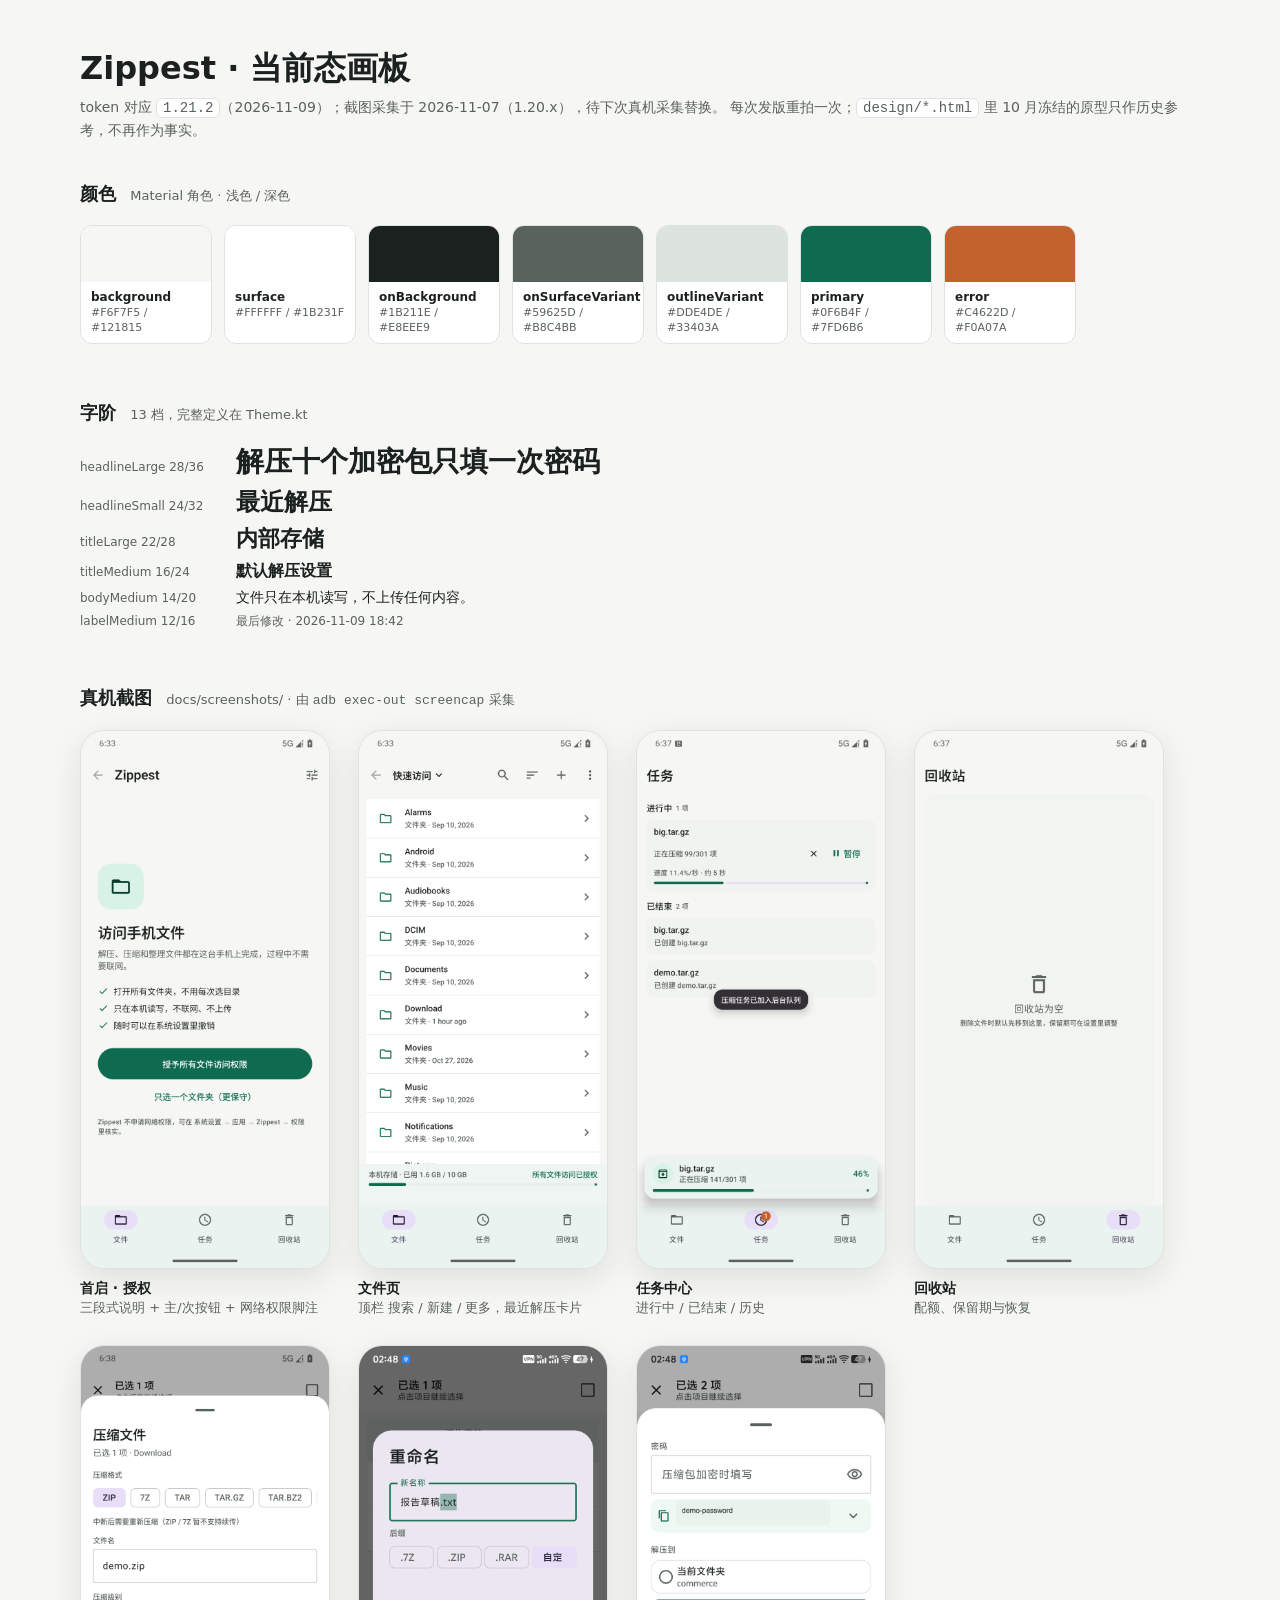
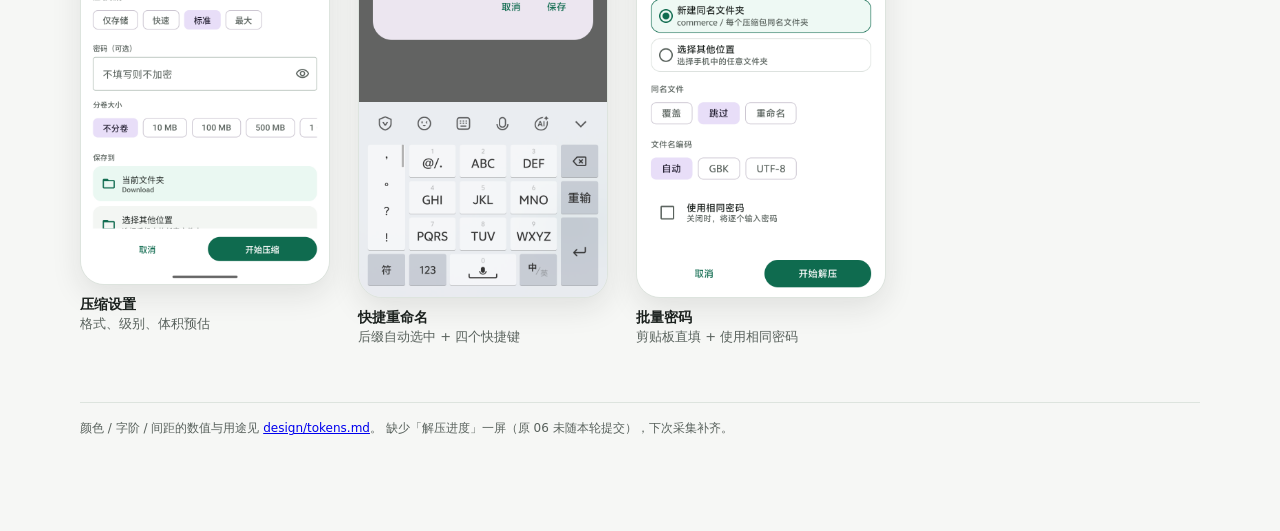
==== design/current/index.html @ f6f1afaa "feat: land the design token layer and a current-state board Chapter 4.1. Adds design/tokens.md as th" ====
<!DOCTYPE html>
<html lang="zh-CN">
<head>
<meta charset="utf-8" />
<meta name="viewport" content="width=device-width, initial-scale=1" />
<title>Zippest — 当前态画板</title>
<style>
  :root {
    --bg: #f6f7f5;
    --surface: #ffffff;
    --fg: #1b211e;
    --muted: #59625d;
    --border: #dde4de;
    --accent: #0f6b4f;
    --warning: #c4622d;
    --radius: 20px;
  }
  * { box-sizing: border-box; }
  body {
    margin: 0;
    padding: 48px 32px 96px;
    background: var(--bg);
    color: var(--fg);
    font-family: "Noto Sans SC", "PingFang SC", "Microsoft YaHei", system-ui, sans-serif;
  }
  header { max-width: 1120px; margin: 0 auto 40px; }
  h1 { margin: 0 0 8px; font-size: 32px; line-height: 40px; }
  .sub { margin: 0; color: var(--muted); font-size: 14px; line-height: 22px; }
  .sub code { background: var(--surface); border: 1px solid var(--border); border-radius: 6px; padding: 1px 6px; }
  section { max-width: 1120px; margin: 0 auto 56px; }
  h2 { font-size: 18px; line-height: 26px; margin: 0 0 16px; }
  h2 span { color: var(--muted); font-weight: 400; font-size: 13px; margin-left: 8px; }

  .swatches { display: flex; flex-wrap: wrap; gap: 12px; }
  .swatch { width: 132px; border: 1px solid var(--border); border-radius: 12px; overflow: hidden; background: var(--surface); }
  .swatch .chip { height: 56px; }
  .swatch .meta { padding: 8px 10px; font-size: 11px; line-height: 15px; color: var(--muted); }
  .swatch .meta b { display: block; color: var(--fg); font-size: 12px; }

  .type-row { display: grid; grid-template-columns: 140px 1fr; gap: 8px 16px; align-items: baseline; }
  .type-row .name { color: var(--muted); font-size: 12px; }
  .type-row .sample { line-height: 1.25; }

  .grid { display: flex; flex-wrap: wrap; gap: 28px; }
  figure { margin: 0; width: 250px; }
  figure img {
    display: block; width: 100%; height: auto;
    border-radius: 24px;
    border: 1px solid var(--border);
    background: var(--surface);
    box-shadow: 0 10px 30px rgba(27, 33, 30, 0.10);
  }
  figcaption { margin-top: 10px; font-size: 13px; line-height: 19px; color: var(--muted); }
  figcaption b { display: block; color: var(--fg); font-size: 14px; }

  footer { max-width: 1120px; margin: 0 auto; color: var(--muted); font-size: 12px; line-height: 18px; border-top: 1px solid var(--border); padding-top: 16px; }
</style>
</head>
<body>
  <header>
    <h1>Zippest · 当前态画板</h1>
    <p class="sub">
      token 对应 <code>1.21.2</code>（2026-11-09）；截图采集于 2026-11-07（1.20.x），待下次真机采集替换。
      每次发版重拍一次；<code>design/*.html</code> 里 10 月冻结的原型只作历史参考，不再作为事实。
    </p>
  </header>

  <section>
    <h2>颜色 <span>Material 角色 · 浅色 / 深色</span></h2>
    <div class="swatches">
      <div class="swatch"><div class="chip" style="background:#f6f7f5"></div><div class="meta"><b>background</b>#F6F7F5 / #121815</div></div>
      <div class="swatch"><div class="chip" style="background:#ffffff"></div><div class="meta"><b>surface</b>#FFFFFF / #1B231F</div></div>
      <div class="swatch"><div class="chip" style="background:#1b211e"></div><div class="meta"><b>onBackground</b>#1B211E / #E8EEE9</div></div>
      <div class="swatch"><div class="chip" style="background:#59625d"></div><div class="meta"><b>onSurfaceVariant</b>#59625D / #B8C4BB</div></div>
      <div class="swatch"><div class="chip" style="background:#dde4de"></div><div class="meta"><b>outlineVariant</b>#DDE4DE / #33403A</div></div>
      <div class="swatch"><div class="chip" style="background:#0f6b4f"></div><div class="meta"><b>primary</b>#0F6B4F / #7FD6B6</div></div>
      <div class="swatch"><div class="chip" style="background:#c4622d"></div><div class="meta"><b>error</b>#C4622D / #F0A07A</div></div>
    </div>
  </section>

  <section>
    <h2>字阶 <span>13 档，完整定义在 Theme.kt</span></h2>
    <div class="type-row">
      <div class="name">headlineLarge 28/36</div><div class="sample" style="font-size:28px;font-weight:600">解压十个加密包只填一次密码</div>
      <div class="name">headlineSmall 24/32</div><div class="sample" style="font-size:24px;font-weight:600">最近解压</div>
      <div class="name">titleLarge 22/28</div><div class="sample" style="font-size:22px;font-weight:600">内部存储</div>
      <div class="name">titleMedium 16/24</div><div class="sample" style="font-size:16px;font-weight:600">默认解压设置</div>
      <div class="name">bodyMedium 14/20</div><div class="sample" style="font-size:14px">文件只在本机读写，不上传任何内容。</div>
      <div class="name">labelMedium 12/16</div><div class="sample" style="font-size:12px;font-weight:500;color:#59625d">最后修改 · 2026-11-09 18:42</div>
    </div>
  </section>

  <section>
    <h2>真机截图 <span>docs/screenshots/ · 由 <code>adb exec-out screencap</code> 采集</span></h2>
    <div class="grid">
      <figure><img src="../../docs/screenshots/01-onboarding.png" alt="首启页" loading="lazy" /><figcaption><b>首启 · 授权</b>三段式说明 + 主/次按钮 + 网络权限脚注</figcaption></figure>
      <figure><img src="../../docs/screenshots/02-files.png" alt="文件页" loading="lazy" /><figcaption><b>文件页</b>顶栏 搜索 / 新建 / 更多，最近解压卡片</figcaption></figure>
      <figure><img src="../../docs/screenshots/03-tasks.png" alt="任务中心" loading="lazy" /><figcaption><b>任务中心</b>进行中 / 已结束 / 历史</figcaption></figure>
      <figure><img src="../../docs/screenshots/04-trash.png" alt="回收站" loading="lazy" /><figcaption><b>回收站</b>配额、保留期与恢复</figcaption></figure>
      <figure><img src="../../docs/screenshots/05-compress.png" alt="压缩设置" loading="lazy" /><figcaption><b>压缩设置</b>格式、级别、体积预估</figcaption></figure>
      <figure><img src="../../docs/screenshots/07-rename.png" alt="快捷重命名" loading="lazy" /><figcaption><b>快捷重命名</b>后缀自动选中 + 四个快捷键</figcaption></figure>
      <figure><img src="../../docs/screenshots/08-password.png" alt="批量密码" loading="lazy" /><figcaption><b>批量密码</b>剪贴板直填 + 使用相同密码</figcaption></figure>
    </div>
  </section>

  <footer>
    颜色 / 字阶 / 间距的数值与用途见 <a href="../tokens.md">design/tokens.md</a>。
    缺少「解压进度」一屏（原 06 未随本轮提交），下次采集补齐。
  </footer>
</body>
</html>
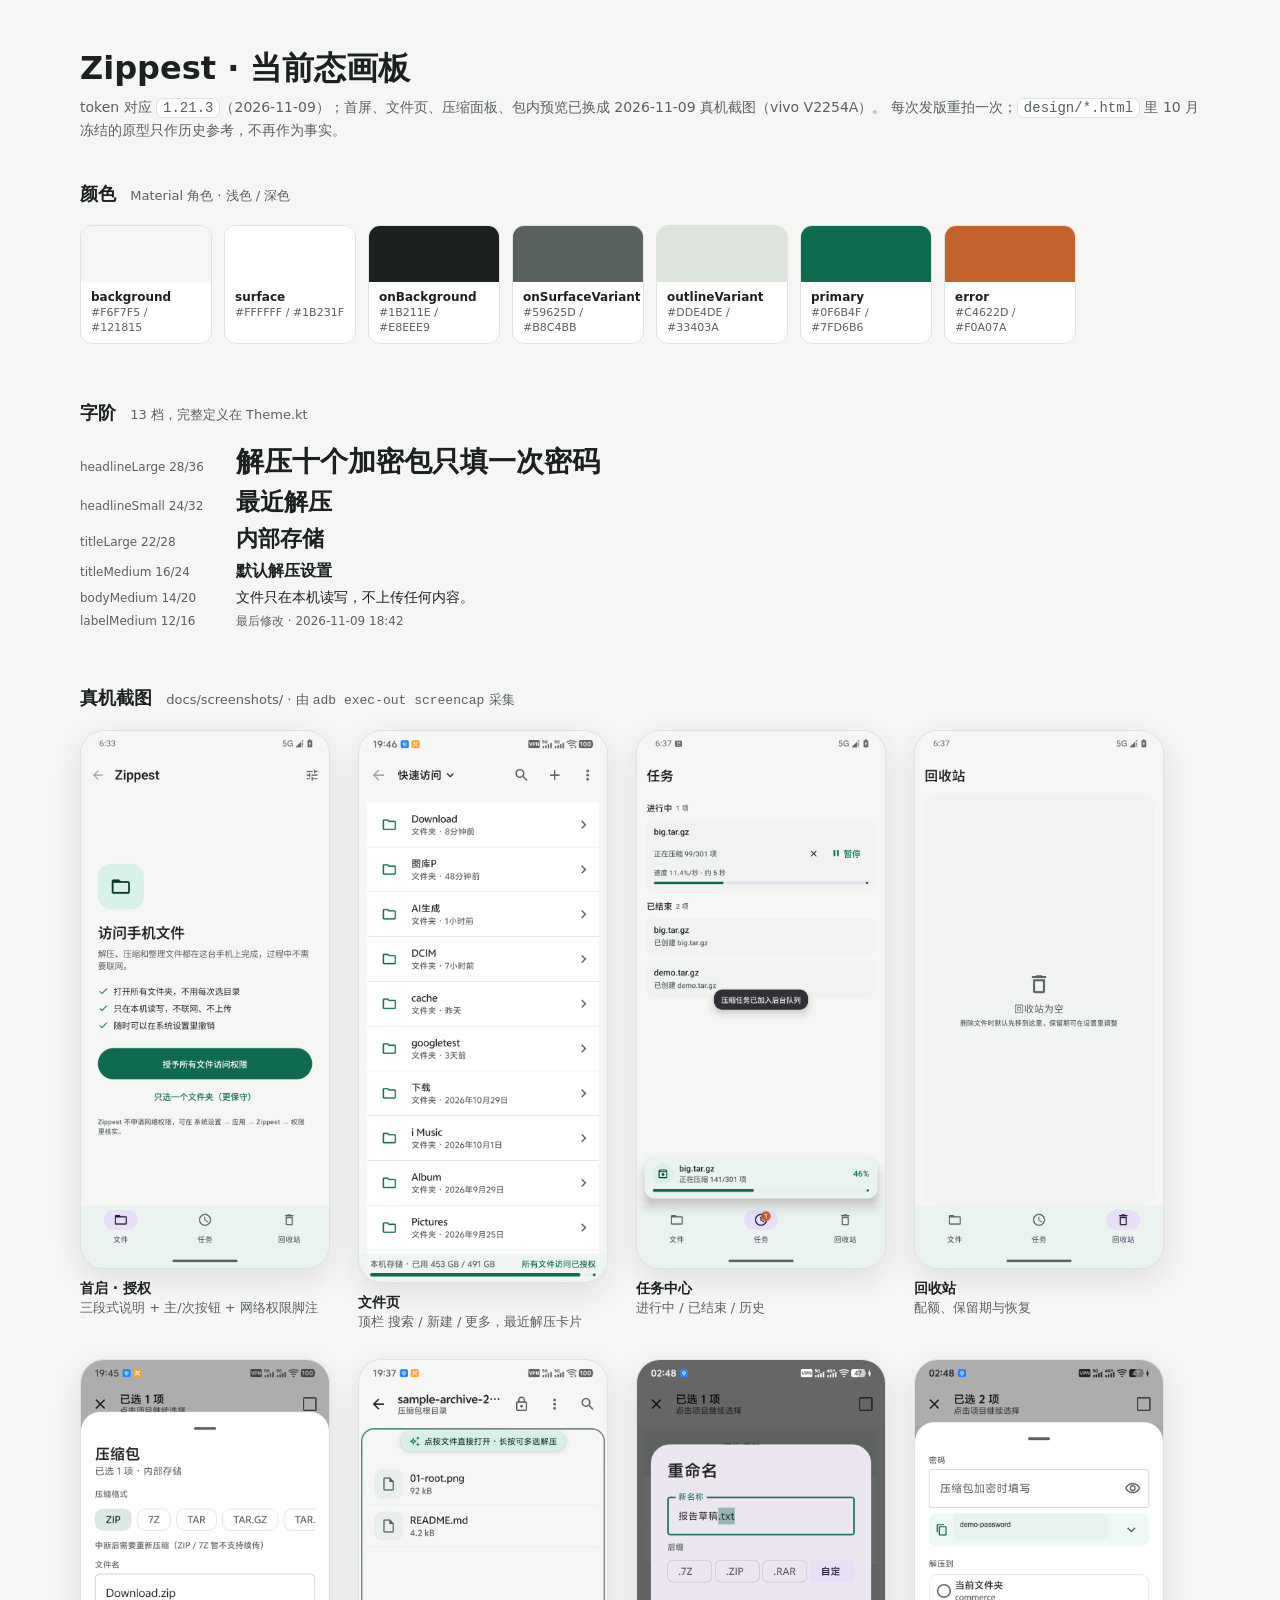
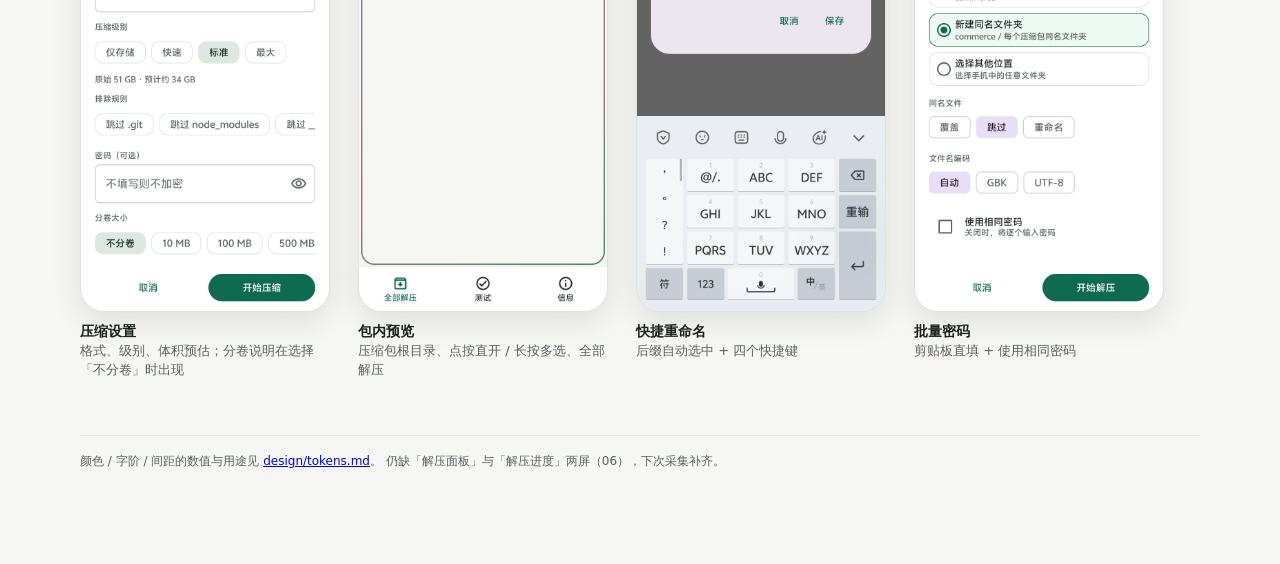
==== commit 50222931: "fix: give secondary and tertiary brand colours instead of Material purple Found on the device: selec" ====
--- a/design/current/index.html
+++ b/design/current/index.html
@@ -60,7 +60,7 @@
   <header>
     <h1>Zippest · 当前态画板</h1>
     <p class="sub">
-      token 对应 <code>1.21.2</code>（2026-11-09）；截图采集于 2026-11-07（1.20.x），待下次真机采集替换。
+      token 对应 <code>1.21.3</code>（2026-11-09）；首屏、文件页、压缩面板、包内预览已换成 2026-11-09 真机截图（vivo V2254A）。
       每次发版重拍一次；<code>design/*.html</code> 里 10 月冻结的原型只作历史参考，不再作为事实。
     </p>
   </header>
@@ -97,7 +97,8 @@
       <figure><img src="../../docs/screenshots/02-files.png" alt="文件页" loading="lazy" /><figcaption><b>文件页</b>顶栏 搜索 / 新建 / 更多，最近解压卡片</figcaption></figure>
       <figure><img src="../../docs/screenshots/03-tasks.png" alt="任务中心" loading="lazy" /><figcaption><b>任务中心</b>进行中 / 已结束 / 历史</figcaption></figure>
       <figure><img src="../../docs/screenshots/04-trash.png" alt="回收站" loading="lazy" /><figcaption><b>回收站</b>配额、保留期与恢复</figcaption></figure>
-      <figure><img src="../../docs/screenshots/05-compress.png" alt="压缩设置" loading="lazy" /><figcaption><b>压缩设置</b>格式、级别、体积预估</figcaption></figure>
+      <figure><img src="../../docs/screenshots/05-compress.png" alt="压缩设置" loading="lazy" /><figcaption><b>压缩设置</b>格式、级别、体积预估；分卷说明在选择「不分卷」时出现</figcaption></figure>
+      <figure><img src="../../docs/screenshots/09-archive.png" alt="包内预览" loading="lazy" /><figcaption><b>包内预览</b>压缩包根目录、点按直开 / 长按多选、全部解压</figcaption></figure>
       <figure><img src="../../docs/screenshots/07-rename.png" alt="快捷重命名" loading="lazy" /><figcaption><b>快捷重命名</b>后缀自动选中 + 四个快捷键</figcaption></figure>
       <figure><img src="../../docs/screenshots/08-password.png" alt="批量密码" loading="lazy" /><figcaption><b>批量密码</b>剪贴板直填 + 使用相同密码</figcaption></figure>
     </div>
@@ -105,7 +106,7 @@
 
   <footer>
     颜色 / 字阶 / 间距的数值与用途见 <a href="../tokens.md">design/tokens.md</a>。
-    缺少「解压进度」一屏（原 06 未随本轮提交），下次采集补齐。
+    仍缺「解压面板」与「解压进度」两屏（06），下次采集补齐。
   </footer>
 </body>
 </html>
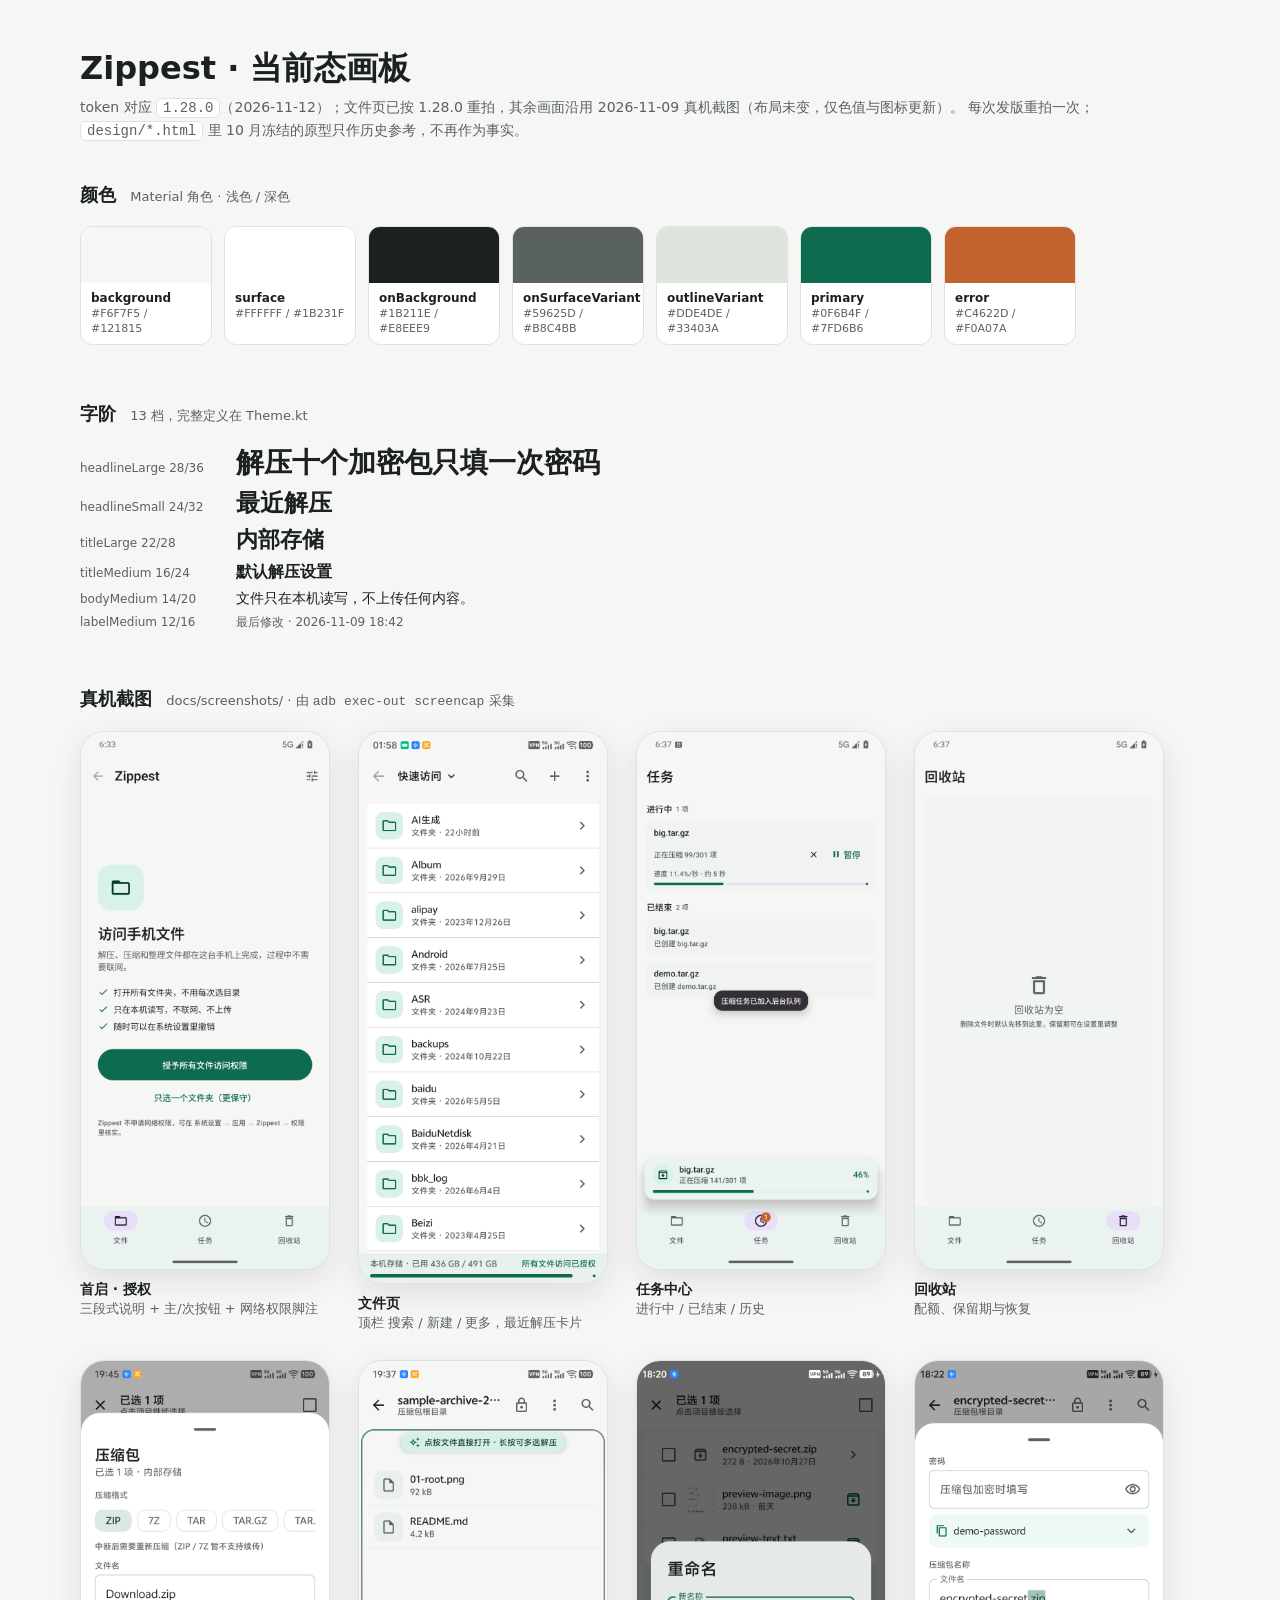
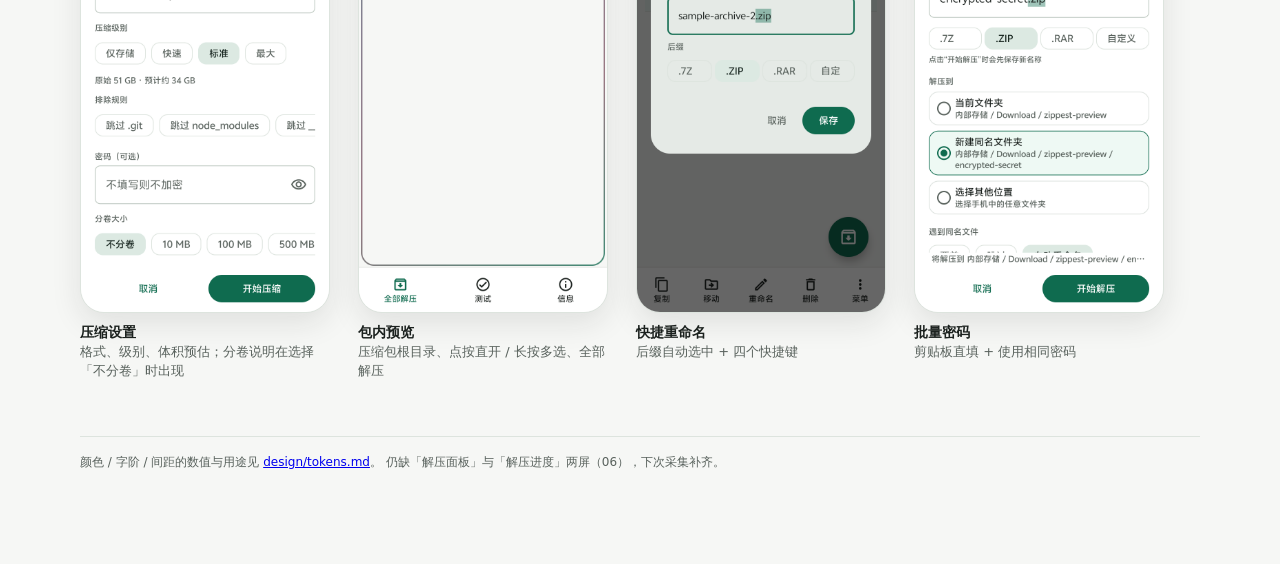
==== commit 1fb09689: "feat: close out chapter eight" ====
--- a/design/current/index.html
+++ b/design/current/index.html
@@ -60,7 +60,7 @@
   <header>
     <h1>Zippest · 当前态画板</h1>
     <p class="sub">
-      token 对应 <code>1.21.3</code>（2026-11-09）；首屏、文件页、压缩面板、包内预览已换成 2026-11-09 真机截图（vivo V2254A）。
+      token 对应 <code>1.28.0</code>（2026-11-12）；文件页已按 1.28.0 重拍，其余画面沿用 2026-11-09 真机截图（布局未变，仅色值与图标更新）。
       每次发版重拍一次；<code>design/*.html</code> 里 10 月冻结的原型只作历史参考，不再作为事实。
     </p>
   </header>
